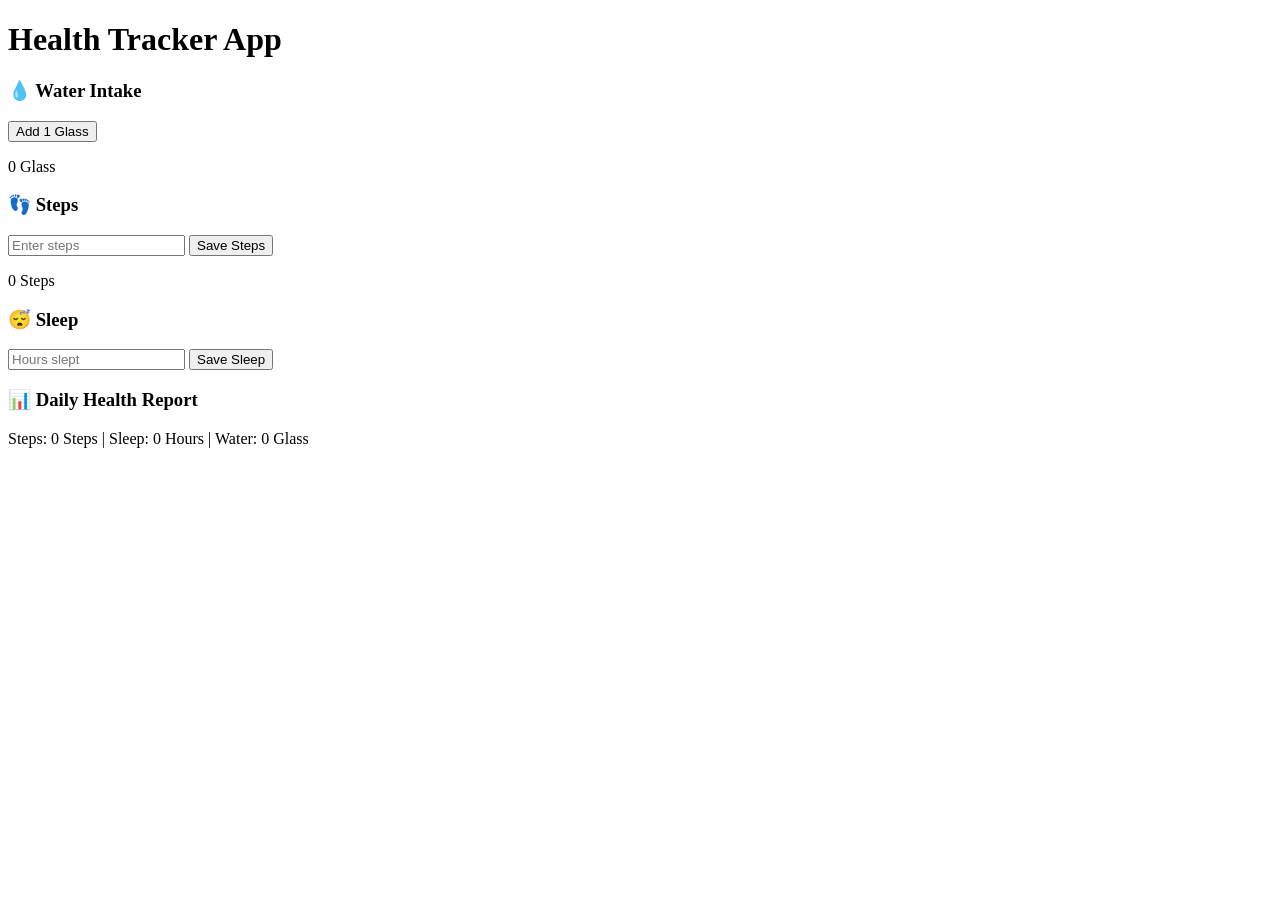
==== frontend/index.html @ de202ab2 "Updated health tracker logic and UI" ====
<!DOCTYPE html>
<html>
<head>
  <title>Health Tracker</title>
  <link rel="stylesheet" href="style.css">
</head>
<body>

<h1>Health Tracker App</h1>

<div class="card">
  <h3>💧 Water Intake</h3>
  <button onclick="addWater()">Add 1 Glass</button>
  <p id="water">0 Glass</p>
</div>

<div class="card">
  <h3>👣 Steps</h3>
  <input type="number" id="stepsInput" placeholder="Enter steps">
  <button onclick="addSteps()">Save Steps</button>
  <p id="steps">0 Steps</p>
</div>

<div class="card">
  <h3>😴 Sleep</h3>
  <input type="number" id="sleepInput" placeholder="Hours slept">
  <button onclick="addSleep()">Save Sleep</button>
  <p id="sleep"></p>
</div>

<div class="card">
  <h3>📊 Daily Health Report</h3>
  <p id="report">No data available</p>
</div>

<script src="script.js"></script>
</body>
</html>
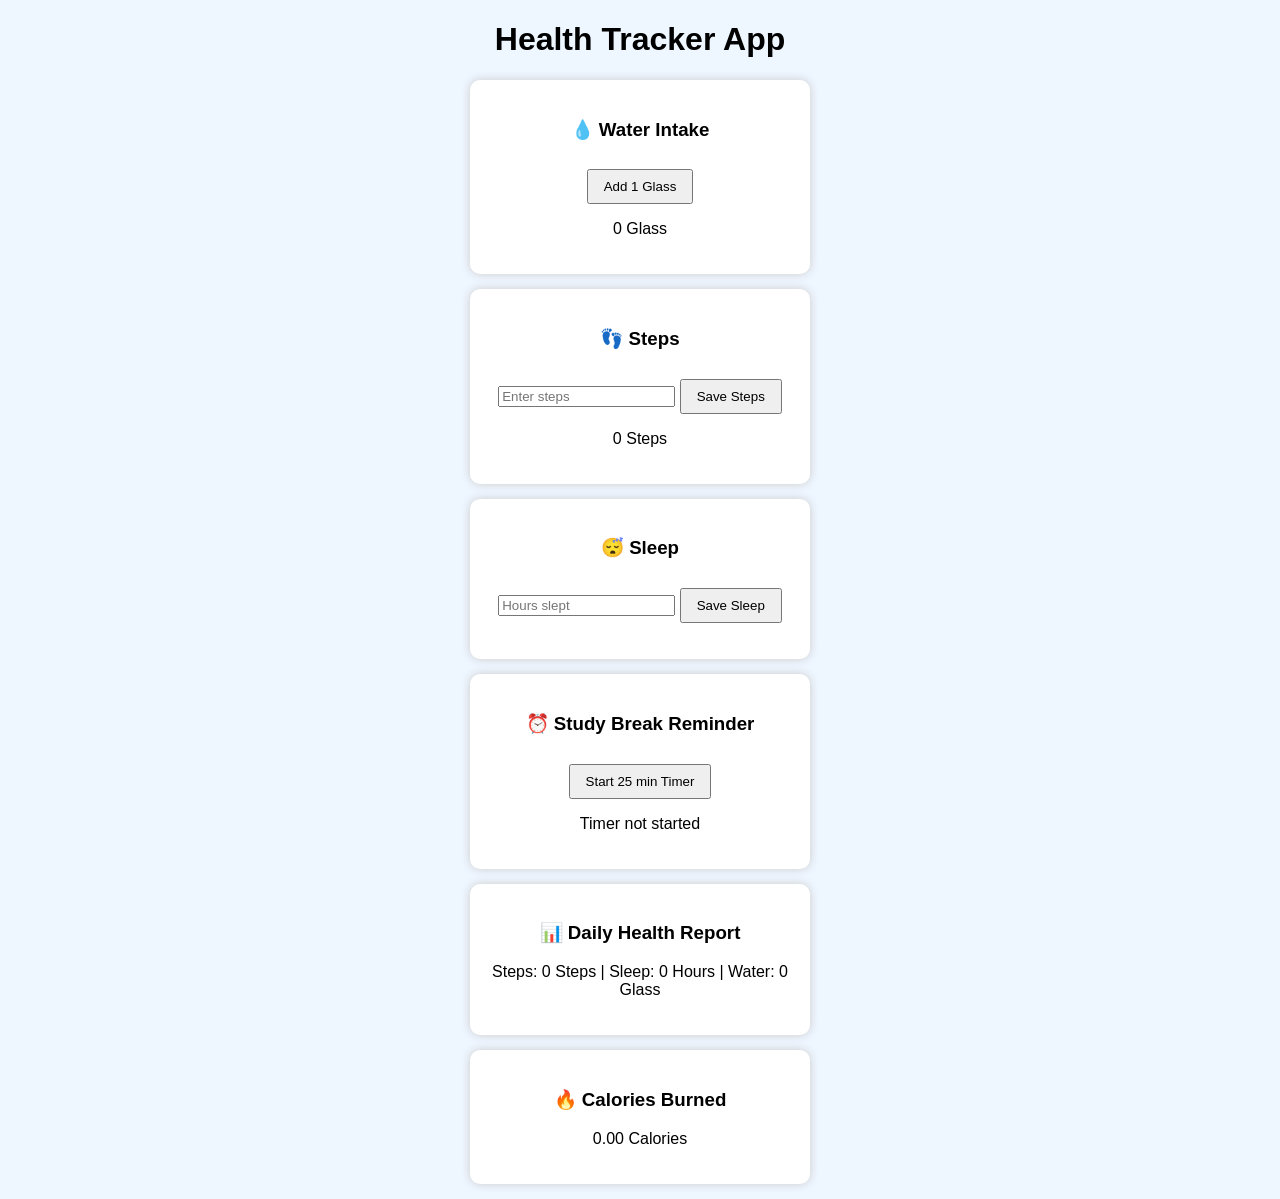
==== commit ccb40cf3: "Updated file" ====
--- a/frontend/index.html
+++ b/frontend/index.html
@@ -27,11 +27,20 @@
   <button onclick="addSleep()">Save Sleep</button>
   <p id="sleep"></p>
 </div>
+<div class="card">
+  <h3>⏰ Study Break Reminder</h3>
+  <button onclick="startBreak()">Start 25 min Timer</button>
+  <p id="breakStatus">Timer not started</p>
+</div>
 
 <div class="card">
   <h3>📊 Daily Health Report</h3>
   <p id="report">No data available</p>
 </div>
+<div class="card">
+  <h3>🔥 Calories Burned</h3>
+  <p id="calories">0 Calories</p>
+</div>
 
 <script src="script.js"></script>
 </body>
--- a/frontend/style.css
+++ b/frontend/style.css
@@ -0,0 +1,19 @@
+body {
+  font-family: Arial;
+  background: #eef6ff;
+  text-align: center;
+}
+
+.card {
+  background: white;
+  padding: 20px;
+  margin: 15px auto;
+  width: 300px;
+  border-radius: 10px;
+  box-shadow: 0 0 10px #ccc;
+}
+
+button {
+  margin-top: 10px;
+  padding: 8px 15px;
+}
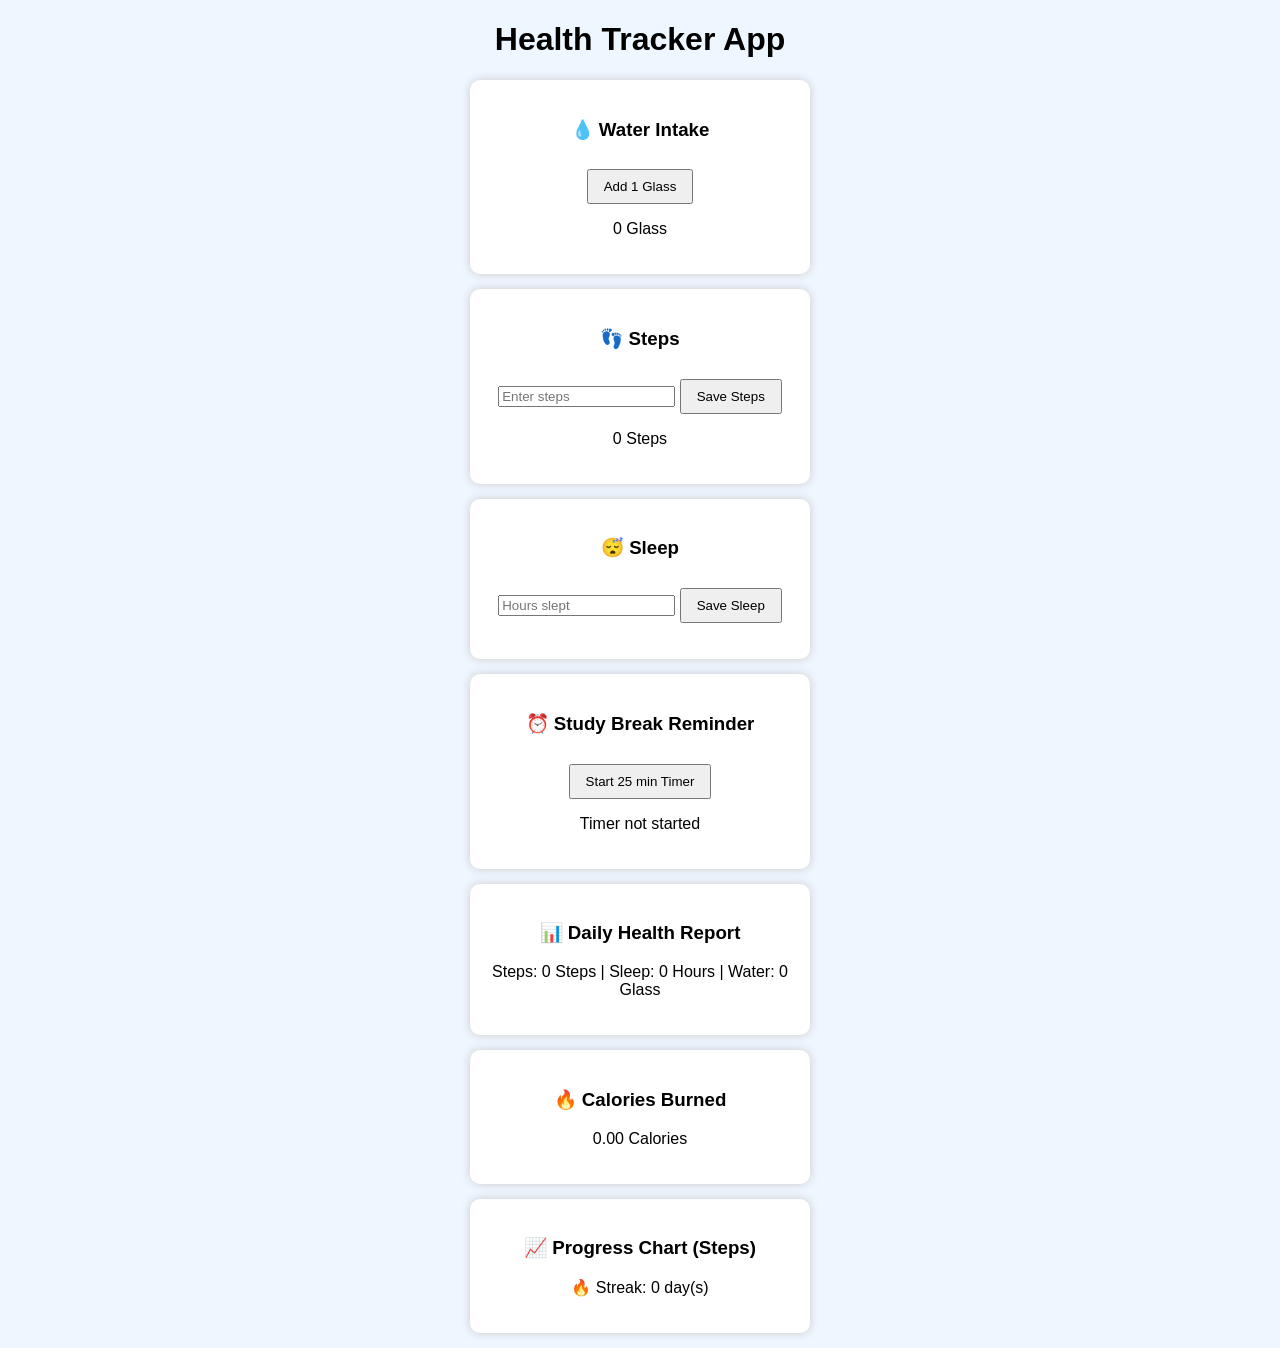
==== commit 97fb3ad1: "Update frontend HTML and JS" ====
--- a/frontend/index.html
+++ b/frontend/index.html
@@ -42,6 +42,15 @@
   <p id="calories">0 Calories</p>
 </div>
 
+<div class="card">
+  <h3>📈 Progress Chart (Steps)</h3>
+  <div id="chart">
+    <p id="streak">🔥 Streak: 0 day(s)</p>
+
+  </div>
+
+</div>
+
 <script src="script.js"></script>
 </body>
 </html>
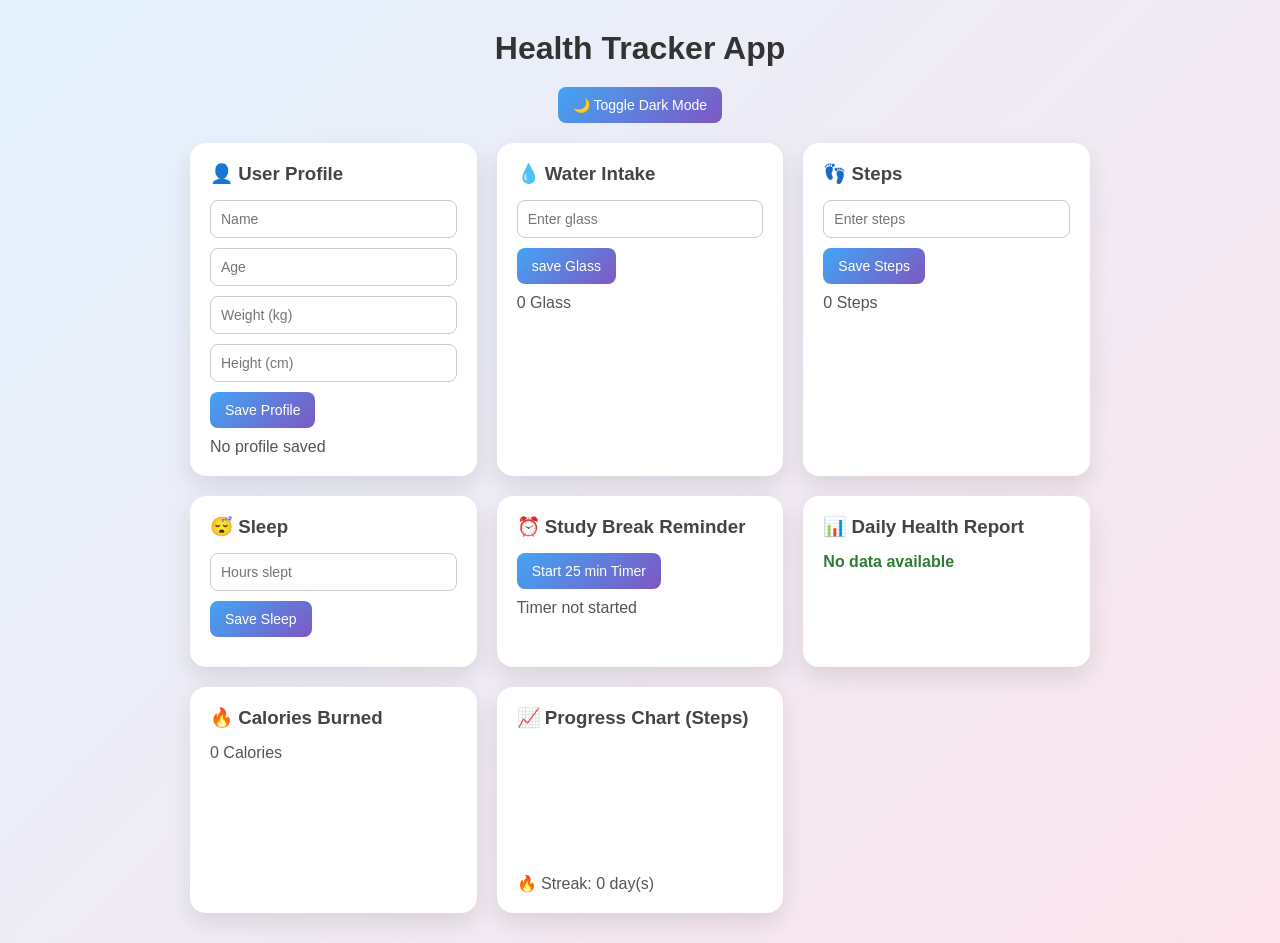
==== commit 00015651: "update" ====
--- a/frontend/index.html
+++ b/frontend/index.html
@@ -7,10 +7,30 @@
 <body>
 
 <h1>Health Tracker App</h1>
+<div class="theme-toggle">
+  <button onclick="toggleDarkMode()">🌙 Toggle Dark Mode</button>
+</div>
+
+<div class="app-container">
+
+
+<div class="card">
+  <h3>👤 User Profile</h3>
+
+  <input type="text" id="name" placeholder="Name">
+  <input type="number" id="age" placeholder="Age">
+  <input type="number" id="weight" placeholder="Weight (kg)">
+  <input type="number" id="height" placeholder="Height (cm)">
+
+  <button onclick="saveProfile()">Save Profile</button>
+
+  <p id="profileStatus">No profile saved</p>
+</div>
 
 <div class="card">
   <h3>💧 Water Intake</h3>
-  <button onclick="addWater()">Add 1 Glass</button>
+   <input type="number" id="glassInput" placeholder="Enter glass">
+  <button onclick="addWater()">save Glass</button>
   <p id="water">0 Glass</p>
 </div>
 
@@ -44,12 +64,13 @@
 
 <div class="card">
   <h3>📈 Progress Chart (Steps)</h3>
-  <div id="chart">
+  <div id="chart" class="bar-chart"></div>
     <p id="streak">🔥 Streak: 0 day(s)</p>
 
   </div>
 
 </div>
+</div>
 
 <script src="script.js"></script>
 </body>
--- a/frontend/style.css
+++ b/frontend/style.css
@@ -1,19 +1,146 @@
-body {
-  font-family: Arial;
-  background: #eef6ff;
-  text-align: center;
+/* ===== Global Reset ===== */
+* {
+  margin: 0;
+  padding: 0;
+  box-sizing: border-box;
+  font-family: "Segoe UI", Tahoma, sans-serif;
 }
 
-.card {
-  background: white;
-  padding: 20px;
-  margin: 15px auto;
-  width: 300px;
-  border-radius: 10px;
-  box-shadow: 0 0 10px #ccc;
+/* ===== Page Background ===== */
+body {
+  background: linear-gradient(135deg, #e3f2fd, #fce4ec);
+  min-height: 100vh;
+  padding: 30px;
 }
 
+/* ===== Main App Container ===== */
+.app-container {
+  max-width: 900px;
+  margin: auto;
+  display: grid;
+  grid-template-columns: repeat(auto-fit, minmax(260px, 1fr));
+  gap: 20px;
+}
+
+/* ===== App Heading ===== */
+h1 {
+  grid-column: 1 / -1;
+  text-align: center;
+  margin-bottom: 20px;
+  color: #333;
+}
+
+/* ===== Card Design ===== */
+.card {
+  background: #ffffff;
+  border-radius: 16px;
+  padding: 20px;
+  box-shadow: 0 10px 25px rgba(0, 0, 0, 0.1);
+  transition: transform 0.3s ease, box-shadow 0.3s ease;
+}
+
+.card:hover {
+  transform: translateY(-5px);
+  box-shadow: 0 15px 35px rgba(0, 0, 0, 0.15);
+}
+
+/* ===== Card Title ===== */
+.card h3 {
+  margin-bottom: 15px;
+  color: #444;
+}
+
+/* ===== Inputs ===== */
+input {
+  width: 100%;
+  padding: 10px;
+  margin-bottom: 10px;
+  border-radius: 8px;
+  border: 1px solid #ccc;
+  font-size: 14px;
+}
+
+/* ===== Buttons ===== */
 button {
+  padding: 10px 15px;
+  border: none;
+  border-radius: 8px;
+  background: linear-gradient(135deg, #42a5f5, #7e57c2);
+  color: white;
+  font-size: 14px;
+  cursor: pointer;
+  transition: opacity 0.3s ease;
+}
+
+button:hover {
+  opacity: 0.85;
+}
+
+/* ===== Text inside cards ===== */
+p {
   margin-top: 10px;
-  padding: 8px 15px;
+  font-weight: 500;
+  color: #555;
+}
+
+/* ===== Report Highlight ===== */
+#report {
+  font-weight: bold;
+  color: #2e7d32;
+}
+
+/* ===== Responsive ===== */
+@media (max-width: 600px) {
+  body {
+    padding: 15px;
+  }
+}
+/* ===== Dark Mode ===== */
+body.dark {
+  background: linear-gradient(135deg, #121212, #1e1e1e);
+  color: #f5f5f5;
+}
+
+body.dark h1 {
+  color: #ffffff;
+}
+
+body.dark .card {
+  background: #1f1f1f;
+  color: #f5f5f5;
+  box-shadow: 0 10px 25px rgba(255, 255, 255, 0.05);
+}
+
+body.dark input {
+  background: #2c2c2c;
+  color: white;
+  border: 1px solid #555;
+}
+
+body.dark button {
+  background: linear-gradient(135deg, #8e24aa, #3949ab);
+}
+
+.theme-toggle {
+  text-align: center;
+  margin-bottom: 20px;
+}
+/* ===== Steps Bar Chart ===== */
+.bar-chart {
+  display: flex;
+  align-items: flex-end;
+  gap: 10px;
+  height: 120px;
+  margin-top: 15px;
+}
+
+.bar {
+  width: 25px;
+  background: linear-gradient(135deg, #42a5f5, #478ed1);
+  border-radius: 6px;
+  transition: 0.3s;
+}
+
+body.dark .bar {
+  background: linear-gradient(135deg, #ff7043, #ab47bc);
 }
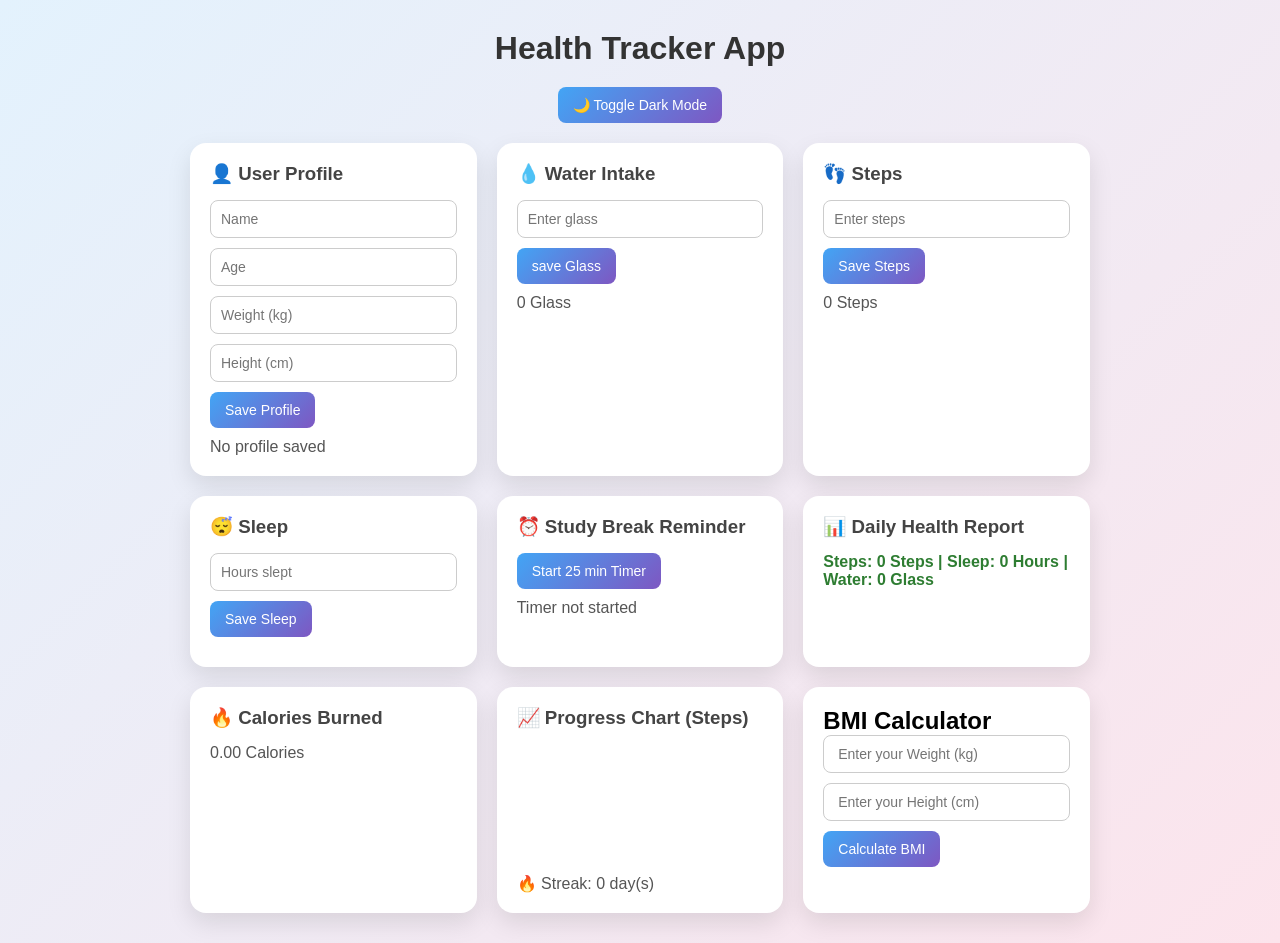
==== commit dfd2aa2d: "Merge branch 'main' into aayushi-feature" ====
--- a/frontend/index.html
+++ b/frontend/index.html
@@ -69,8 +69,15 @@
 
   </div>
 
-</div>
-</div>
+  <form class="card" id="bmicalculator">
+    <h2>BMI Calculator</h2>
+    <input type="number" id="Weight" placeholder=" Enter your Weight (kg)">
+    <input type="number" id="Height" placeholder=" Enter your Height (cm)">
+    <button type="submit">Calculate BMI</button>
+    <div id="bmiREsult"></div>
+  </form>
+  </div>
+
 
 <script src="script.js"></script>
 </body>
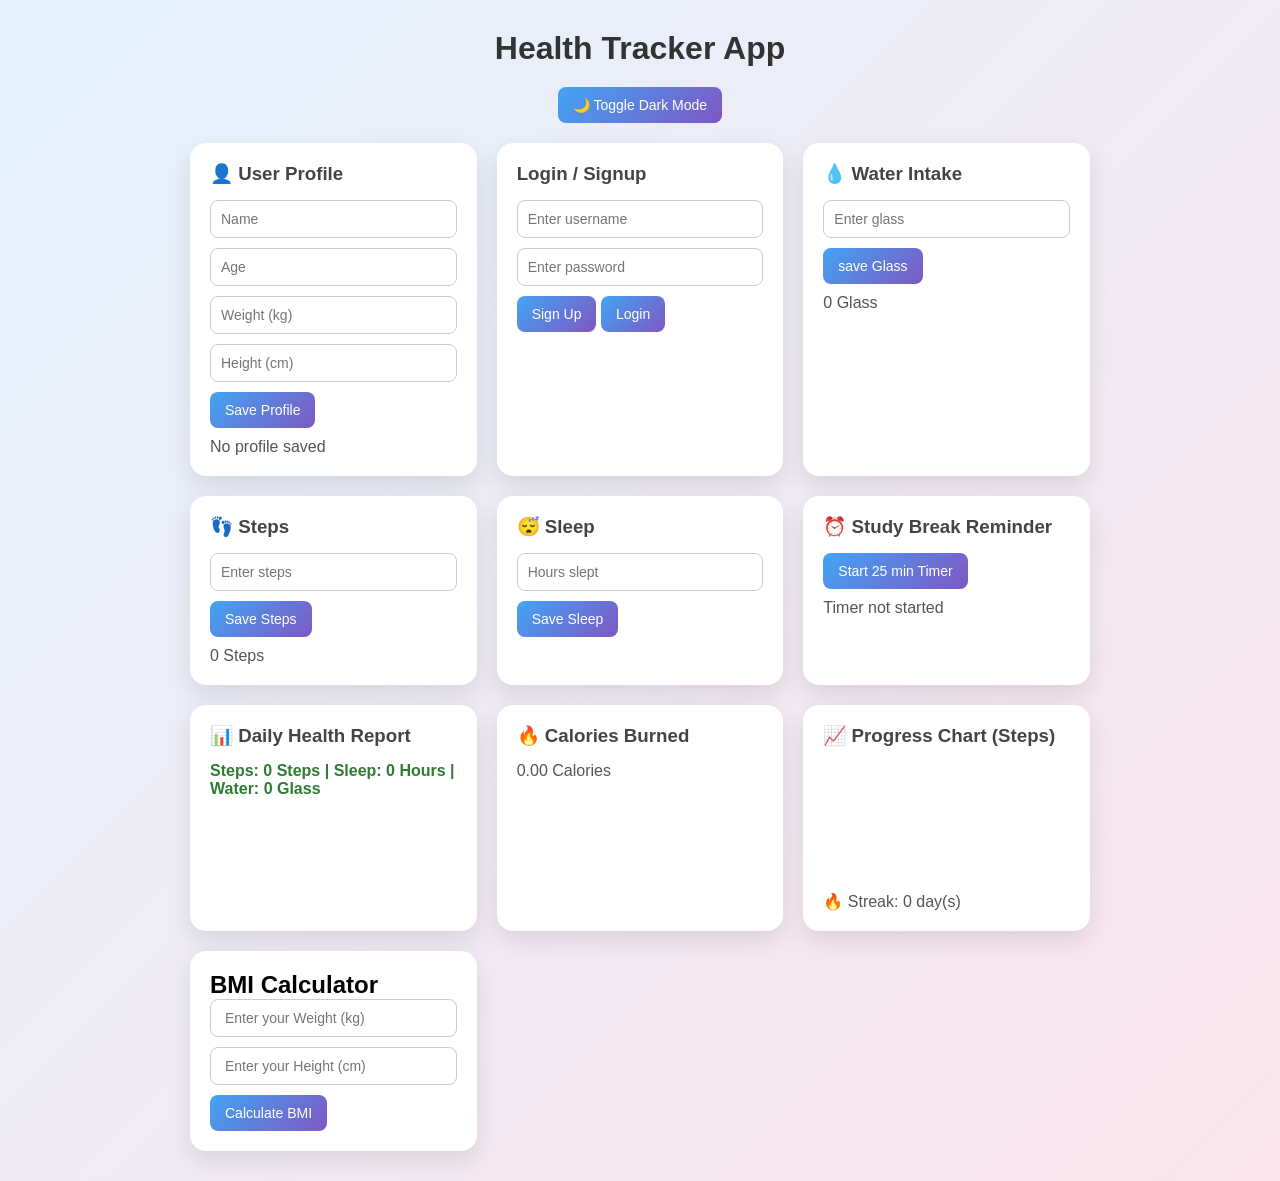
==== commit c87e6b60: "Added login, BMI history and dark mode improvements" ====
--- a/frontend/index.html
+++ b/frontend/index.html
@@ -25,6 +25,18 @@
   <button onclick="saveProfile()">Save Profile</button>
 
   <p id="profileStatus">No profile saved</p>
+</div>
+
+<div class="card auth-card">
+  <h3>Login / Signup</h3>
+
+  <input type="text" id="username" placeholder="Enter username" />
+  <input type="password" id="password" placeholder="Enter password" />
+
+  <button onclick="signup()">Sign Up</button>
+  <button onclick="login()">Login</button>
+
+  <p id="authMessage"></p>
 </div>
 
 <div class="card">
--- a/frontend/style.css
+++ b/frontend/style.css
@@ -101,7 +101,15 @@
   color: #f5f5f5;
 }
 
+body.dark p {
+  color: #e0e0e0;
+}
+
 body.dark h1 {
+  color: #ffffff;
+}
+
+body.dark .card h3 {
   color: #ffffff;
 }
 
@@ -113,18 +121,40 @@
 
 body.dark input {
   background: #2c2c2c;
-  color: white;
+  /*color: white;*/
+  color: #bbbbbb;
   border: 1px solid #555;
+}
+
+body.dark input:focus {
+  outline: none;
+  border-color: #7e57c2;
+  box-shadow: 0 0 0 2px rgba(126, 87, 194, 0.4);
 }
 
 body.dark button {
   background: linear-gradient(135deg, #8e24aa, #3949ab);
 }
 
+body.dark button:hover {
+  opacity: 0.95;
+  filter: brightness(1.1);
+}
+
 .theme-toggle {
   text-align: center;
   margin-bottom: 20px;
 }
+
+body.dark #report,
+body.dark #bmiREsult {
+  color: #81c784; /* soft green */
+}
+
+body.dark .theme-toggle button {
+  background: linear-gradient(135deg, #ff7043, #8e24aa);
+}
+
 /* ===== Steps Bar Chart ===== */
 .bar-chart {
   display: flex;
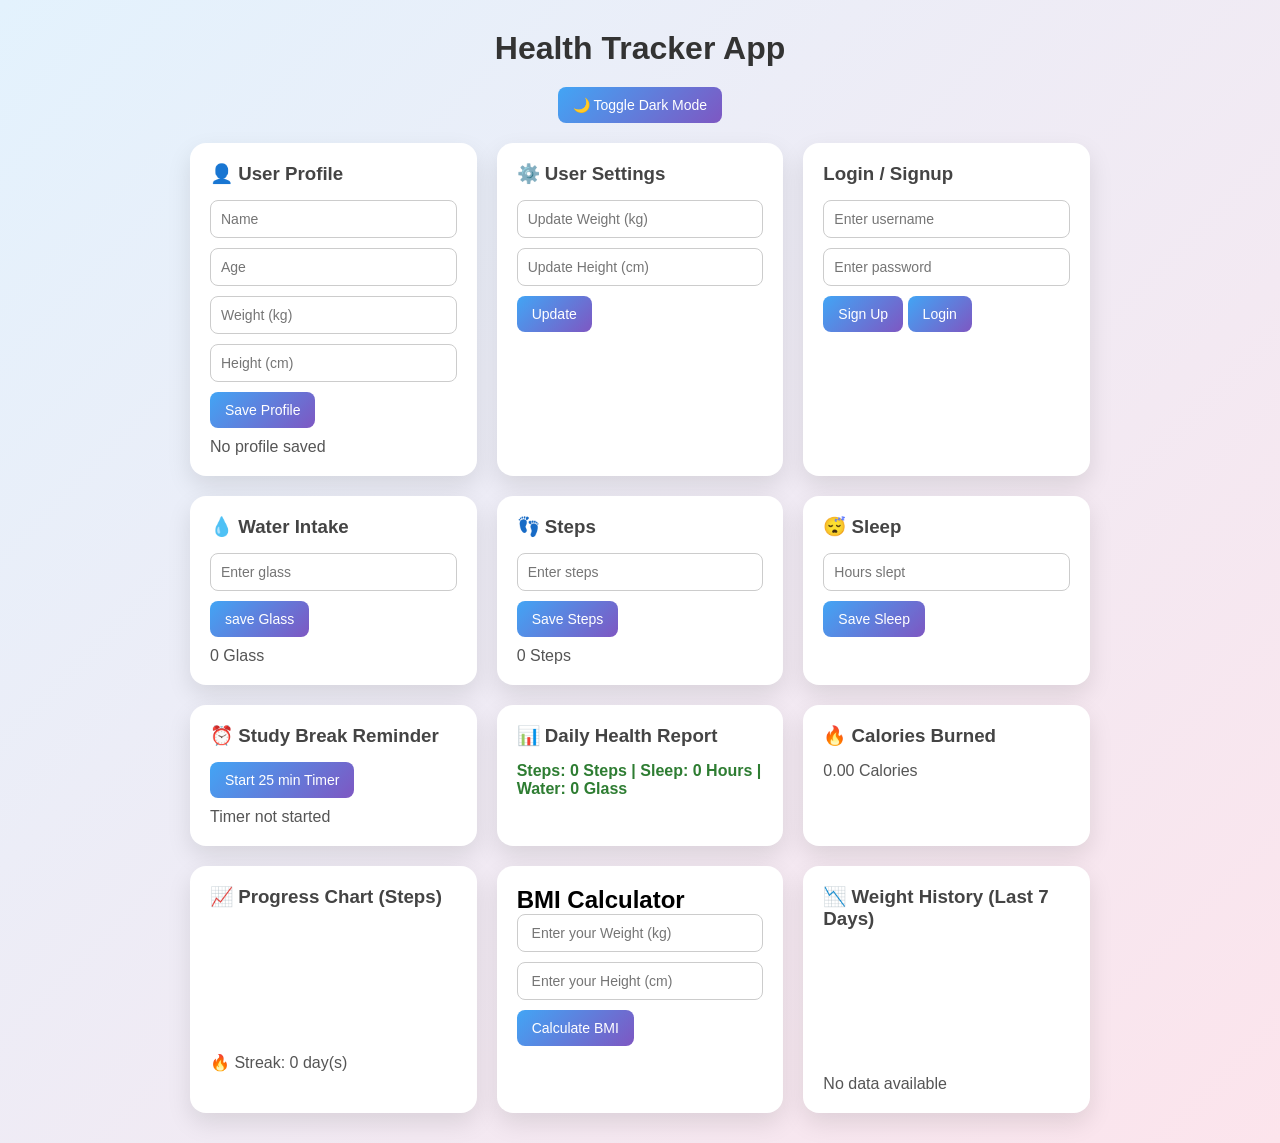
==== commit 015256d2: "Fix bugs and add user settings, BMI update, weight history" ====
--- a/frontend/index.html
+++ b/frontend/index.html
@@ -9,6 +9,9 @@
 <h1>Health Tracker App</h1>
 <div class="theme-toggle">
   <button onclick="toggleDarkMode()">🌙 Toggle Dark Mode</button>
+  <button id="logoutBtn" onclick="logout()" style="display:none;">
+    🚪 Logout
+  </button>
 </div>
 
 <div class="app-container">
@@ -26,6 +29,18 @@
 
   <p id="profileStatus">No profile saved</p>
 </div>
+
+<div class="card">
+  <h3>⚙️ User Settings</h3>
+
+  <input type="number" id="newWeight" placeholder="Update Weight (kg)">
+  <input type="number" id="newHeight" placeholder="Update Height (cm)">
+
+  <button onclick="updateUserSettings()">Update</button>
+
+  <p id="settingsMsg"></p>
+</div>
+
 
 <div class="card auth-card">
   <h3>Login / Signup</h3>
@@ -88,6 +103,13 @@
     <button type="submit">Calculate BMI</button>
     <div id="bmiREsult"></div>
   </form>
+
+<div class="card">
+  <h3>📉 Weight History (Last 7 Days)</h3>
+  <div id="weightChart" class="bar-chart"></div>
+  <p id="weightInfo">No data available</p>
+</div>
+
   </div>
 
 
--- a/frontend/style.css
+++ b/frontend/style.css
@@ -173,4 +173,26 @@
 
 body.dark .bar {
   background: linear-gradient(135deg, #ff7043, #ab47bc);
-}+}
+
+/* ===== Logout Button ===== */
+#logoutBtn {
+  margin-left: 10px;
+  background: linear-gradient(135deg, #ef5350, #d32f2f);
+}
+
+#logoutBtn:hover {
+  opacity: 0.9;
+}
+
+body.dark #logoutBtn {
+  background: linear-gradient(135deg, #ff8a65, #e53935);
+}
+
+#weightChart .bar {
+  background: linear-gradient(135deg, #66bb6a, #43a047);
+}
+
+body.dark #weightChart .bar {
+  background: linear-gradient(135deg, #ffca28, #ffa000);
+}
